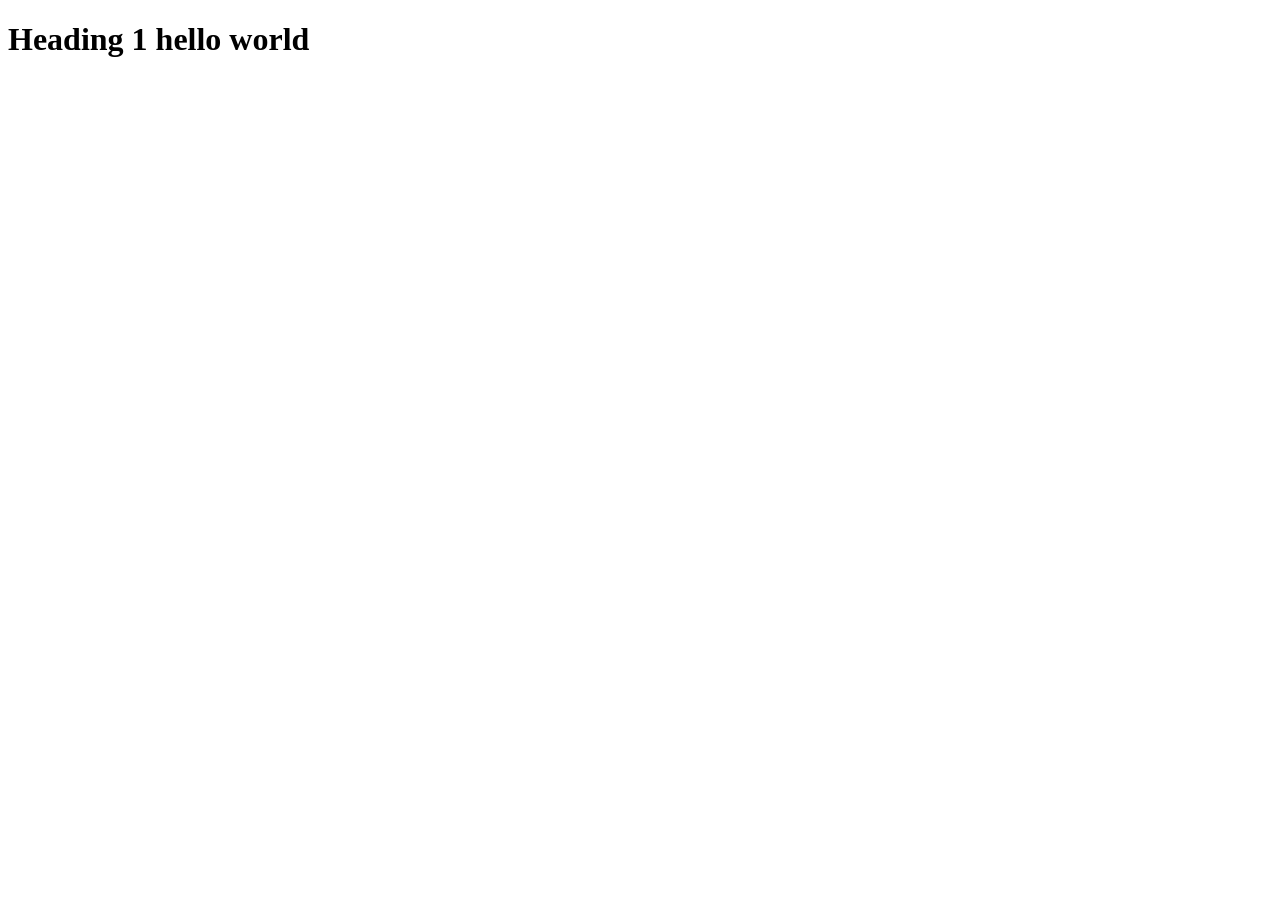
==== index.html @ 4df6b1ab "first commit" ====
<!DOCTYPE html>
<html lang="en">
<head>
    <meta charset="UTF-8">
    <meta name="viewport" content="width=device-width, initial-scale=1.0">
    <title>Document</title>
</head>
<body>
    <h1>Heading 1 hello world</h1>
</body>
</html>
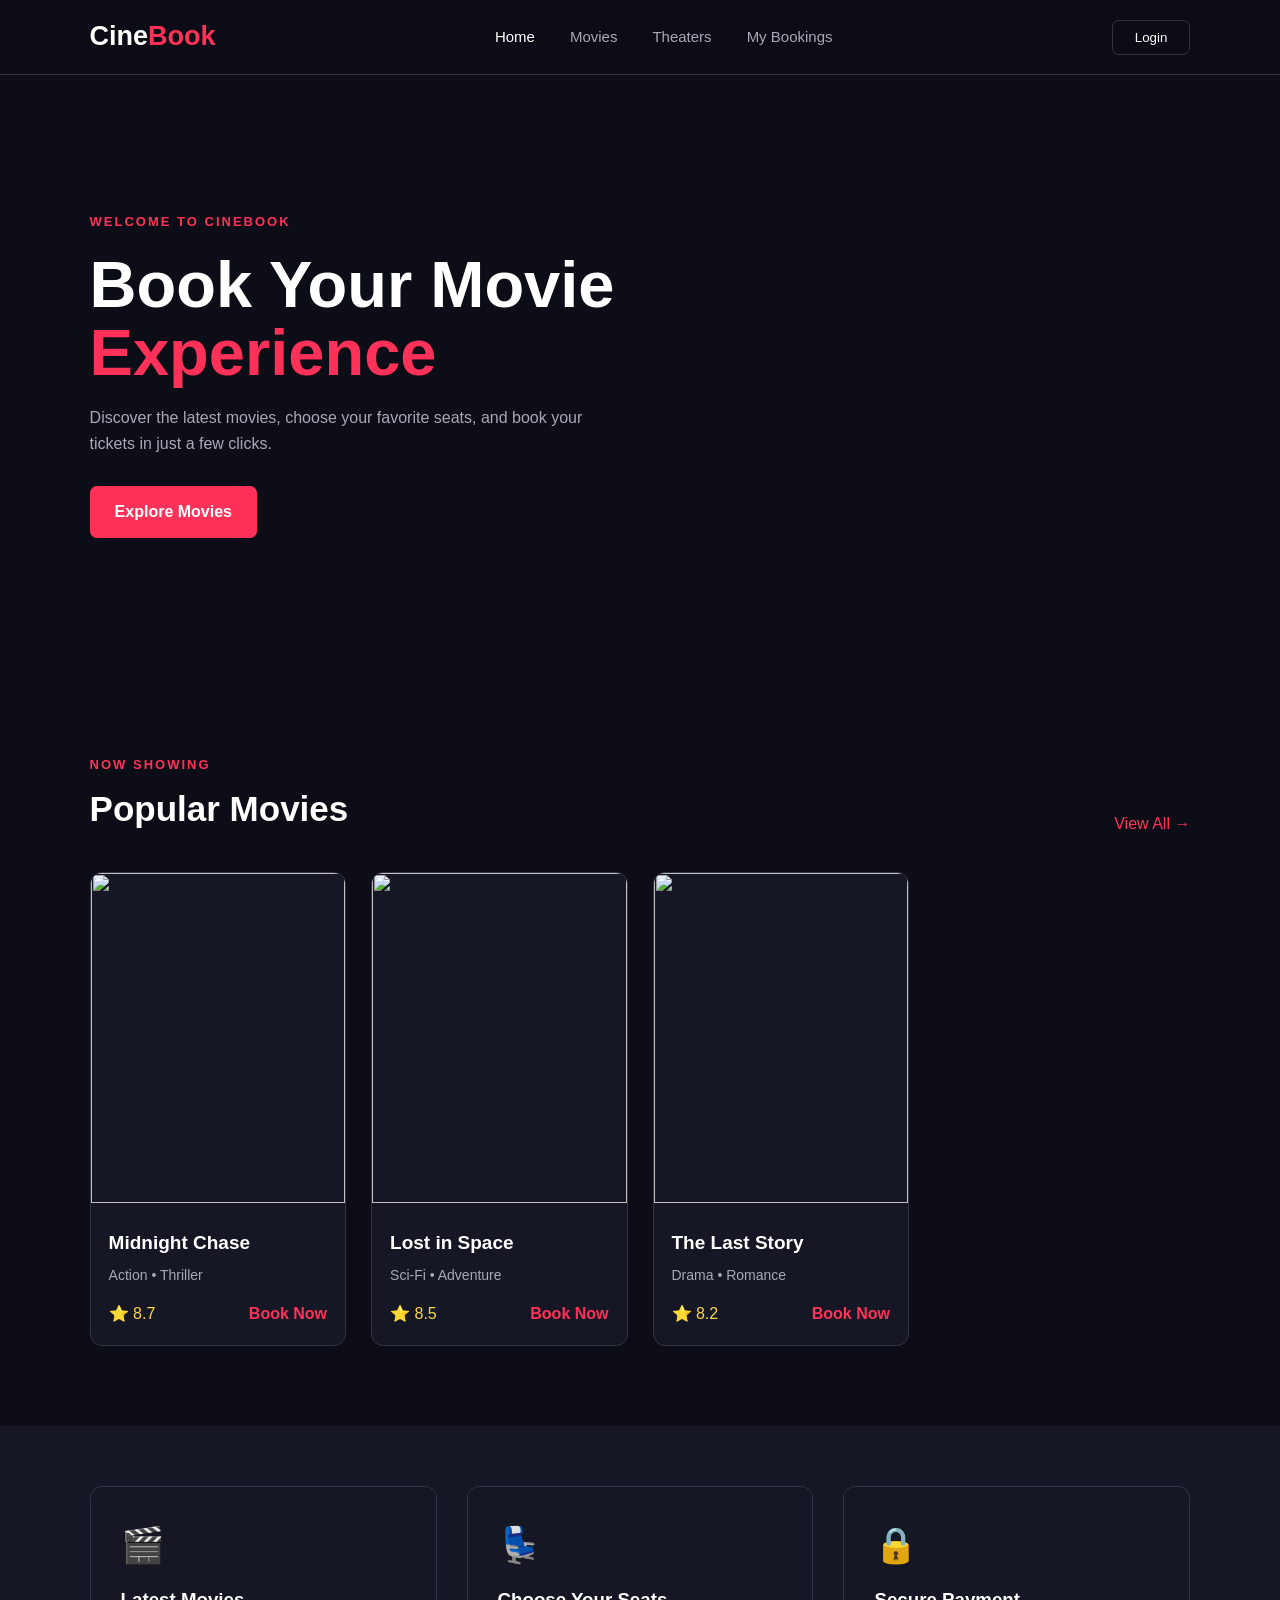
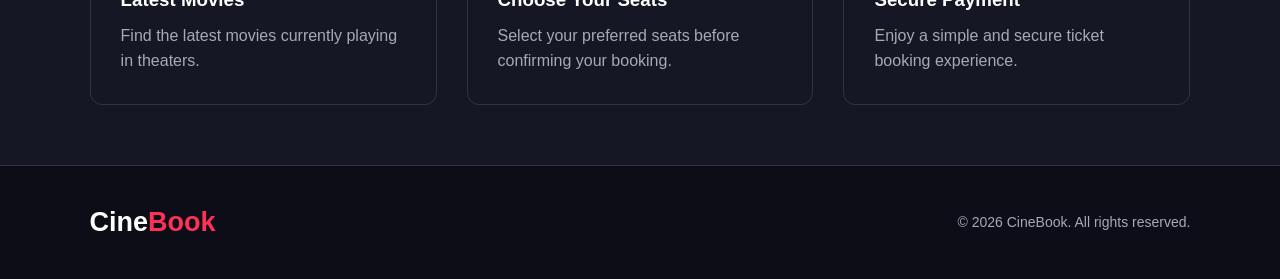
==== commit 309ba10a: "ticket booking code added" ====
--- a/index.html
+++ b/index.html
@@ -3,9 +3,131 @@
 <head>
     <meta charset="UTF-8">
     <meta name="viewport" content="width=device-width, initial-scale=1.0">
-    <title>Document</title>
+    <title>CineBook - Movie Ticket Booking</title>
+    <link rel="stylesheet" href="css/style.css">
 </head>
 <body>
-    <h1>Heading 1 hello world</h1>
+
+<header class="navbar">
+    <div class="logo">Cine<span>Book</span></div>
+
+    <nav>
+        <a href="index.html" class="active">Home</a>
+        <a href="movies.html">Movies</a>
+        <a href="movie-details.html">Theaters</a>
+        <a href="booking.html">My Bookings</a>
+    </nav>
+
+    <button class="login-btn">Login</button>
+</header>
+
+<section class="hero">
+
+    <div class="hero-content">
+        <p class="hero-small">WELCOME TO CINEBOOK</p>
+
+        <h1>Book Your Movie<br>
+            <span>Experience</span>
+        </h1>
+
+        <p>
+            Discover the latest movies, choose your favorite seats,
+            and book your tickets in just a few clicks.
+        </p>
+
+        <a href="movies.html" class="primary-btn">
+            Explore Movies
+        </a>
+    </div>
+
+</section>
+
+<section class="section">
+
+    <div class="section-header">
+        <div>
+            <p class="section-label">NOW SHOWING</p>
+            <h2>Popular Movies</h2>
+        </div>
+
+        <a href="movies.html" class="view-all">View All →</a>
+    </div>
+
+    <div class="movie-grid">
+
+        <div class="movie-card">
+            <img src="https://images.unsplash.com/photo-1489599849927-2ee91cede3ba?auto=format&fit=crop&w=600&q=80">
+
+            <div class="movie-info">
+                <h3>Midnight Chase</h3>
+                <p>Action • Thriller</p>
+
+                <div class="movie-bottom">
+                    <span>⭐ 8.7</span>
+                    <a href="movie-details.html">Book Now</a>
+                </div>
+            </div>
+        </div>
+
+        <div class="movie-card">
+            <img src="https://images.unsplash.com/photo-1517604931442-7e0c8ed2963c?auto=format&fit=crop&w=600&q=80">
+
+            <div class="movie-info">
+                <h3>Lost in Space</h3>
+                <p>Sci-Fi • Adventure</p>
+
+                <div class="movie-bottom">
+                    <span>⭐ 8.5</span>
+                    <a href="movie-details.html">Book Now</a>
+                </div>
+            </div>
+        </div>
+
+        <div class="movie-card">
+            <img src="https://images.unsplash.com/photo-1485846234645-a62644f84728?auto=format&fit=crop&w=600&q=80">
+
+            <div class="movie-info">
+                <h3>The Last Story</h3>
+                <p>Drama • Romance</p>
+
+                <div class="movie-bottom">
+                    <span>⭐ 8.2</span>
+                    <a href="movie-details.html">Book Now</a>
+                </div>
+            </div>
+        </div>
+
+    </div>
+
+</section>
+
+<section class="features">
+
+    <div class="feature">
+        <div class="feature-icon">🎬</div>
+        <h3>Latest Movies</h3>
+        <p>Find the latest movies currently playing in theaters.</p>
+    </div>
+
+    <div class="feature">
+        <div class="feature-icon">💺</div>
+        <h3>Choose Your Seats</h3>
+        <p>Select your preferred seats before confirming your booking.</p>
+    </div>
+
+    <div class="feature">
+        <div class="feature-icon">🔒</div>
+        <h3>Secure Payment</h3>
+        <p>Enjoy a simple and secure ticket booking experience.</p>
+    </div>
+
+</section>
+
+<footer>
+    <div class="logo">Cine<span>Book</span></div>
+    <p>© 2026 CineBook. All rights reserved.</p>
+</footer>
+
+<script src="js/script.js"></script>
 </body>
 </html>
--- a/css/style.css
+++ b/css/style.css
@@ -0,0 +1,844 @@
+* {
+    margin: 0;
+    padding: 0;
+    box-sizing: border-box;
+}
+
+:root {
+    --primary: #ff3158;
+    --primary-dark: #e51f47;
+    --dark: #0c0d16;
+    --dark-2: #151724;
+    --dark-3: #202231;
+    --text: #ffffff;
+    --muted: #a7a9b7;
+    --border: #303342;
+}
+
+body {
+    font-family: Arial, Helvetica, sans-serif;
+    background: var(--dark);
+    color: var(--text);
+    line-height: 1.6;
+}
+
+a {
+    text-decoration: none;
+    color: inherit;
+}
+
+
+/* NAVBAR */
+
+.navbar {
+    height: 75px;
+    padding: 0 7%;
+    display: flex;
+    align-items: center;
+    justify-content: space-between;
+    background: rgba(12, 13, 22, 0.96);
+    border-bottom: 1px solid var(--border);
+    position: sticky;
+    top: 0;
+    z-index: 100;
+}
+
+.logo {
+    font-size: 27px;
+    font-weight: 800;
+}
+
+.logo span {
+    color: var(--primary);
+}
+
+.navbar nav {
+    display: flex;
+    gap: 35px;
+}
+
+.navbar nav a {
+    color: var(--muted);
+    font-size: 15px;
+}
+
+.navbar nav a:hover,
+.navbar nav a.active {
+    color: white;
+}
+
+.login-btn {
+    background: transparent;
+    border: 1px solid var(--border);
+    color: white;
+    padding: 9px 22px;
+    border-radius: 7px;
+    cursor: pointer;
+}
+
+
+/* HERO */
+
+.hero {
+    min-height: 600px;
+
+    background:
+        linear-gradient(
+            90deg,
+            rgba(12,13,22,1) 0%,
+            rgba(12,13,22,.85) 40%,
+            rgba(12,13,22,.3) 100%
+        ),
+        url("https://images.unsplash.com/photo-1489599849927-2ee91cede3ba?auto=format&fit=crop&w=1800&q=85");
+
+    background-size: cover;
+    background-position: center;
+
+    display: flex;
+    align-items: center;
+
+    padding: 80px 7%;
+}
+
+.hero-content {
+    max-width: 600px;
+}
+
+.hero-small,
+.section-label {
+    color: var(--primary);
+    font-size: 13px;
+    font-weight: 700;
+    letter-spacing: 2px;
+}
+
+.hero h1 {
+    font-size: 65px;
+    line-height: 1.05;
+    margin: 18px 0;
+}
+
+.hero h1 span {
+    color: var(--primary);
+}
+
+.hero-content > p:not(.hero-small) {
+    color: var(--muted);
+    max-width: 500px;
+    margin-bottom: 30px;
+}
+
+
+/* BUTTONS */
+
+.primary-btn {
+    display: inline-block;
+    background: var(--primary);
+    color: white;
+    padding: 13px 25px;
+    border-radius: 7px;
+    border: none;
+    cursor: pointer;
+    font-weight: 700;
+}
+
+.primary-btn:hover {
+    background: var(--primary-dark);
+}
+
+.secondary-btn {
+    padding: 13px 25px;
+    background: transparent;
+    border: 1px solid var(--border);
+    color: white;
+    border-radius: 7px;
+    cursor: pointer;
+}
+
+
+/* SECTIONS */
+
+.section {
+    padding: 80px 7%;
+}
+
+.section-header {
+    display: flex;
+    justify-content: space-between;
+    align-items: end;
+    margin-bottom: 35px;
+}
+
+.section-header h2 {
+    font-size: 35px;
+    margin-top: 5px;
+}
+
+.view-all {
+    color: var(--primary);
+}
+
+
+/* MOVIE GRID */
+
+.movie-grid {
+    display: grid;
+    grid-template-columns: repeat(4, 1fr);
+    gap: 25px;
+}
+
+.movie-card {
+    background: var(--dark-2);
+    border: 1px solid var(--border);
+    border-radius: 12px;
+    overflow: hidden;
+    transition: .3s;
+}
+
+.movie-card:hover {
+    transform: translateY(-7px);
+}
+
+.movie-card img {
+    width: 100%;
+    height: 330px;
+    object-fit: cover;
+}
+
+.movie-info {
+    padding: 18px;
+}
+
+.movie-info h3 {
+    font-size: 19px;
+}
+
+.movie-info p {
+    color: var(--muted);
+    font-size: 14px;
+    margin-top: 5px;
+}
+
+.movie-bottom {
+    display: flex;
+    justify-content: space-between;
+    align-items: center;
+    margin-top: 15px;
+}
+
+.movie-bottom span {
+    color: #ffd54a;
+}
+
+.movie-bottom a {
+    color: var(--primary);
+    font-weight: bold;
+}
+
+
+/* FEATURES */
+
+.features {
+    padding: 60px 7%;
+    background: var(--dark-2);
+
+    display: grid;
+    grid-template-columns: repeat(3, 1fr);
+    gap: 30px;
+}
+
+.feature {
+    padding: 30px;
+    border: 1px solid var(--border);
+    border-radius: 12px;
+}
+
+.feature-icon {
+    font-size: 35px;
+    margin-bottom: 12px;
+}
+
+.feature p {
+    color: var(--muted);
+    margin-top: 8px;
+}
+
+
+/* FOOTER */
+
+footer {
+    padding: 35px 7%;
+    border-top: 1px solid var(--border);
+    display: flex;
+    justify-content: space-between;
+    align-items: center;
+}
+
+footer p {
+    color: var(--muted);
+    font-size: 14px;
+}
+
+
+/* PAGE BANNER */
+
+.page-banner {
+    text-align: center;
+    padding: 80px 20px;
+    background: var(--dark-2);
+}
+
+.page-banner h1 {
+    font-size: 50px;
+    margin: 10px 0;
+}
+
+.page-banner p:last-child {
+    color: var(--muted);
+}
+
+
+/* FILTER */
+
+.filter-bar {
+    display: flex;
+    gap: 15px;
+    margin-bottom: 40px;
+}
+
+.filter-bar input,
+.filter-bar select {
+    background: var(--dark-2);
+    border: 1px solid var(--border);
+    color: white;
+    padding: 14px 18px;
+    border-radius: 7px;
+}
+
+.filter-bar input {
+    flex: 1;
+}
+
+.filter-bar select {
+    width: 180px;
+}
+
+
+/* MOVIE DETAILS */
+
+.movie-detail {
+    padding: 80px 7%;
+    display: grid;
+    grid-template-columns: 350px 1fr;
+    gap: 60px;
+    background: var(--dark-2);
+}
+
+.detail-poster img {
+    width: 100%;
+    height: 500px;
+    object-fit: cover;
+    border-radius: 12px;
+}
+
+.detail-content {
+    align-self: center;
+}
+
+.detail-content h1 {
+    font-size: 55px;
+    margin: 10px 0;
+}
+
+.rating {
+    color: #ffd54a;
+    margin-bottom: 20px;
+}
+
+.detail-description {
+    color: var(--muted);
+    max-width: 650px;
+}
+
+.movie-meta {
+    display: flex;
+    gap: 50px;
+    margin-top: 30px;
+}
+
+.movie-meta div {
+    display: flex;
+    flex-direction: column;
+}
+
+.movie-meta strong {
+    font-size: 13px;
+    color: var(--muted);
+}
+
+.movie-meta span {
+    margin-top: 5px;
+}
+
+
+/* DATES */
+
+.date-selector {
+    display: flex;
+    gap: 15px;
+    margin-bottom: 35px;
+}
+
+.date {
+    background: var(--dark-2);
+    color: white;
+    border: 1px solid var(--border);
+    padding: 13px 20px;
+    border-radius: 8px;
+    cursor: pointer;
+
+    display: flex;
+    flex-direction: column;
+}
+
+.date.active,
+.date:hover {
+    background: var(--primary);
+    border-color: var(--primary);
+}
+
+
+/* THEATER */
+
+.theater {
+    border: 1px solid var(--border);
+    border-radius: 12px;
+    padding: 25px;
+    margin-bottom: 20px;
+    background: var(--dark-2);
+}
+
+.theater-header {
+    display: flex;
+    justify-content: space-between;
+    align-items: center;
+}
+
+.theater-header p {
+    color: var(--muted);
+}
+
+.price {
+    color: var(--primary);
+}
+
+.show-times {
+    display: flex;
+    gap: 12px;
+    margin-top: 20px;
+    flex-wrap: wrap;
+}
+
+.show-times button {
+    background: transparent;
+    color: white;
+    border: 1px solid var(--border);
+    padding: 10px 18px;
+    border-radius: 6px;
+    cursor: pointer;
+}
+
+.show-times button:hover {
+    background: var(--primary);
+    border-color: var(--primary);
+}
+
+
+/* SEATS */
+
+.seat-section {
+    max-width: 900px;
+    margin: auto;
+    padding: 70px 20px;
+}
+
+.screen {
+    text-align: center;
+    background: white;
+    color: #111;
+    padding: 8px;
+    margin: 0 auto 60px;
+    max-width: 600px;
+    border-radius: 50%;
+    font-size: 12px;
+    letter-spacing: 3px;
+}
+
+.seat-layout {
+    display: flex;
+    flex-direction: column;
+    gap: 15px;
+    align-items: center;
+}
+
+.seat-row {
+    display: flex;
+    gap: 10px;
+    align-items: center;
+}
+
+.seat-row > span {
+    width: 25px;
+    color: var(--muted);
+}
+
+.seat {
+    width: 48px;
+    height: 42px;
+    background: var(--dark-2);
+    color: white;
+    border: 1px solid #55596b;
+    border-radius: 7px;
+    cursor: pointer;
+    font-size: 12px;
+}
+
+.seat:hover,
+.seat.selected {
+    background: var(--primary);
+    border-color: var(--primary);
+}
+
+.seat.booked {
+    background: #424552;
+    color: #777;
+    cursor: not-allowed;
+    border-color: #424552;
+}
+
+.seat-legend {
+    display: flex;
+    justify-content: center;
+    gap: 30px;
+    margin: 40px 0;
+    color: var(--muted);
+}
+
+.seat-legend div {
+    display: flex;
+    align-items: center;
+    gap: 8px;
+}
+
+.legend-box {
+    width: 18px;
+    height: 18px;
+    border-radius: 4px;
+    border: 1px solid #555;
+}
+
+.available {
+    background: var(--dark-2);
+}
+
+.selected {
+    background: var(--primary);
+}
+
+.booked-box {
+    background: #424552;
+}
+
+.booking-summary {
+    background: var(--dark-2);
+    border: 1px solid var(--border);
+    border-radius: 12px;
+    padding: 25px;
+
+    display: flex;
+    justify-content: space-between;
+    align-items: center;
+}
+
+.booking-summary p {
+    color: var(--muted);
+}
+
+.booking-summary h3 {
+    margin-top: 4px;
+}
+
+
+/* PAYMENT */
+
+.payment-container {
+    max-width: 1000px;
+    margin: auto;
+    padding: 80px 20px;
+
+    display: grid;
+    grid-template-columns: 1.5fr 1fr;
+    gap: 30px;
+}
+
+.payment-form,
+.order-summary {
+    background: var(--dark-2);
+    border: 1px solid var(--border);
+    border-radius: 12px;
+    padding: 30px;
+}
+
+.payment-form h2,
+.order-summary h2 {
+    margin-bottom: 25px;
+}
+
+.payment-form label {
+    display: block;
+    font-size: 14px;
+    margin: 15px 0 7px;
+}
+
+.payment-form input {
+    width: 100%;
+    padding: 13px;
+    border-radius: 6px;
+    border: 1px solid var(--border);
+    background: var(--dark);
+    color: white;
+}
+
+.payment-row {
+    display: grid;
+    grid-template-columns: 1fr 1fr;
+    gap: 15px;
+}
+
+.payment-btn {
+    width: 100%;
+    margin-top: 25px;
+}
+
+.secure-text {
+    text-align: center;
+    color: var(--muted);
+    font-size: 13px;
+    margin-top: 15px;
+}
+
+.summary-item {
+    display: flex;
+    flex-direction: column;
+    padding: 14px 0;
+    border-bottom: 1px solid var(--border);
+}
+
+.summary-item span {
+    color: var(--muted);
+    font-size: 13px;
+}
+
+.total-row {
+    display: flex;
+    justify-content: space-between;
+    font-size: 20px;
+    margin-top: 20px;
+}
+
+
+/* CONFIRMATION */
+
+.confirmation {
+    text-align: center;
+    padding: 80px 20px;
+}
+
+.success-icon {
+    width: 75px;
+    height: 75px;
+    border-radius: 50%;
+    background: #1b9d61;
+    display: flex;
+    align-items: center;
+    justify-content: center;
+    margin: 0 auto 25px;
+    font-size: 40px;
+}
+
+.confirmation h1 {
+    font-size: 45px;
+    margin: 10px 0;
+}
+
+.confirmation > p:not(.section-label) {
+    color: var(--muted);
+}
+
+.ticket {
+    max-width: 700px;
+    margin: 40px auto;
+    background: white;
+    color: #111;
+    border-radius: 15px;
+    padding: 30px;
+    text-align: left;
+}
+
+.ticket-top {
+    display: flex;
+    justify-content: space-between;
+    border-bottom: 1px dashed #aaa;
+    padding-bottom: 25px;
+}
+
+.ticket-top p,
+.ticket-details span {
+    color: #777;
+    font-size: 13px;
+}
+
+.ticket-top h2 {
+    margin-top: 5px;
+}
+
+.ticket-code {
+    text-align: right;
+}
+
+.ticket-details {
+    display: grid;
+    grid-template-columns: repeat(4, 1fr);
+    gap: 20px;
+    padding: 25px 0;
+}
+
+.ticket-details div {
+    display: flex;
+    flex-direction: column;
+}
+
+.ticket-price {
+    border-top: 1px dashed #aaa;
+    padding-top: 20px;
+
+    display: flex;
+    justify-content: space-between;
+
+    font-size: 18px;
+}
+
+.qr {
+    text-align: center;
+    font-size: 100px;
+    margin: 20px 0;
+}
+
+.scan {
+    text-align: center;
+    color: #777;
+    font-size: 13px;
+}
+
+.confirmation-actions {
+    display: flex;
+    justify-content: center;
+    gap: 15px;
+}
+
+
+/* RESPONSIVE */
+
+@media(max-width: 1000px) {
+
+    .movie-grid {
+        grid-template-columns: repeat(2, 1fr);
+    }
+
+    .movie-detail {
+        grid-template-columns: 280px 1fr;
+    }
+
+}
+
+@media(max-width: 700px) {
+
+    .navbar {
+        padding: 0 20px;
+    }
+
+    .navbar nav {
+        display: none;
+    }
+
+    .hero {
+        min-height: 500px;
+        padding: 50px 25px;
+    }
+
+    .hero h1 {
+        font-size: 43px;
+    }
+
+    .section {
+        padding: 50px 25px;
+    }
+
+    .movie-grid {
+        grid-template-columns: 1fr;
+    }
+
+    .features {
+        grid-template-columns: 1fr;
+        padding: 40px 25px;
+    }
+
+    .movie-detail {
+        grid-template-columns: 1fr;
+        padding: 50px 25px;
+    }
+
+    .detail-poster {
+        max-width: 300px;
+        margin: auto;
+    }
+
+    .detail-content h1 {
+        font-size: 40px;
+    }
+
+    .movie-meta {
+        gap: 20px;
+        flex-wrap: wrap;
+    }
+
+    .payment-container {
+        grid-template-columns: 1fr;
+    }
+
+    .booking-summary {
+        flex-direction: column;
+        align-items: flex-start;
+        gap: 20px;
+    }
+
+    .seat {
+        width: 35px;
+        height: 35px;
+        font-size: 9px;
+    }
+
+    .seat-row {
+        gap: 5px;
+    }
+
+    .ticket-details {
+        grid-template-columns: 1fr 1fr;
+    }
+
+    footer {
+        flex-direction: column;
+        gap: 15px;
+    }
+
+}
